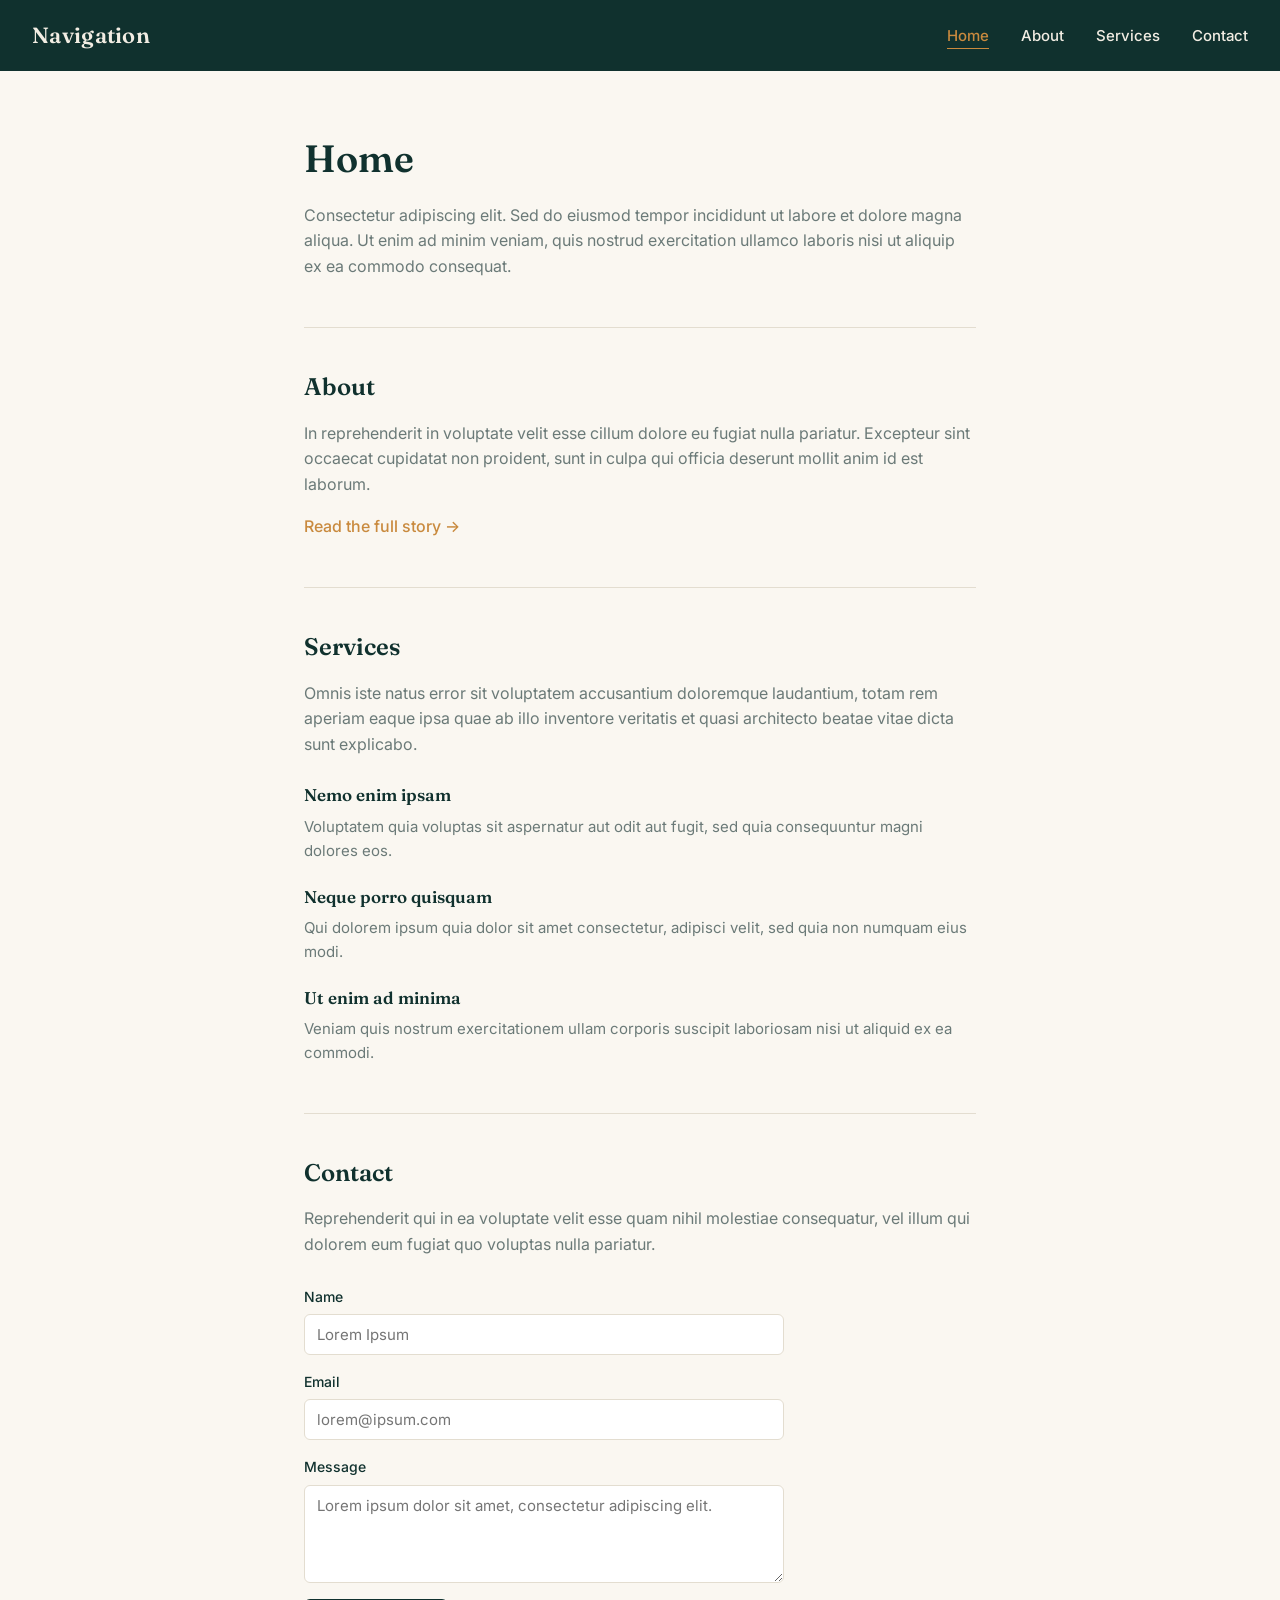
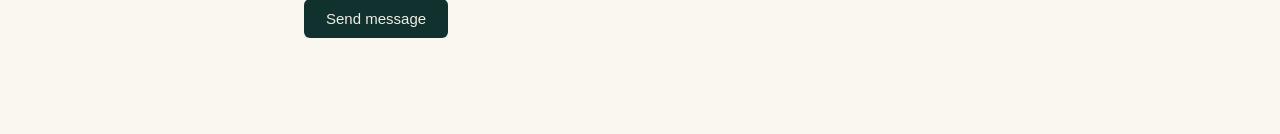
==== index.html @ e1a2c848 "Initial commit" ====
<!DOCTYPE html>
<html lang="en">
<head>
<meta charset="UTF-8">
<meta name="viewport" content="width=device-width, initial-scale=1.0">
<title>Navigation Bar</title>
<link rel="preconnect" href="https://fonts.googleapis.com">
<link href="https://fonts.googleapis.com/css2?family=Fraunces:wght@500;600&family=Inter:wght@400;500;600&display=swap" rel="stylesheet">
<link rel="stylesheet" href="style.css">
</head>
<body>

<nav class="navbar">
  <div class="logo">Navigation</div>





  <ul class="nav-menu" id="navMenu">
    <li><a href="index.html" data-page="index">Home</a></li>
    <li><a href="about.html" data-page="about">About</a></li>
    <li><a href="#services">Services</a></li>
    <li><a href="#contact">Contact</a></li>
  </ul>




  
  <button class="hamburger" id="hamburger" aria-label="Toggle menu">
    <span></span>
    <span></span>
    <span></span>
  </button>
</nav>

<main class="content">




  <section class="hero" id="home">
    <h1>Home</h1>
    <p>Consectetur adipiscing elit. Sed do eiusmod tempor incididunt ut labore et dolore magna aliqua. Ut enim ad minim veniam, quis nostrud exercitation ullamco laboris nisi ut aliquip ex ea commodo consequat.</p>
  </section>

  <section class="content-block" id="about">
    <h2>About</h2>
    <p>In reprehenderit in voluptate velit esse cillum dolore eu fugiat nulla pariatur. Excepteur sint occaecat cupidatat non proident, sunt in culpa qui officia deserunt mollit anim id est laborum.</p>
    <p><a class="text-link" href="about.html">Read the full story &rarr;</a></p>
  </section>

  <section class="content-block" id="services">
    <h2>Services</h2>
    <p>Omnis iste natus error sit voluptatem accusantium doloremque laudantium, totam rem aperiam eaque ipsa quae ab illo inventore veritatis et quasi architecto beatae vitae dicta sunt explicabo.</p>
    <ul class="service-list">
      <li>

        <h3>Nemo enim ipsam</h3>
        <p>Voluptatem quia voluptas sit aspernatur aut odit aut fugit, sed quia consequuntur magni dolores eos.</p>
      </li>
      <li>

        <h3>Neque porro quisquam</h3>
        <p>Qui dolorem ipsum quia dolor sit amet consectetur, adipisci velit, sed quia non numquam eius modi.</p>
      </li>
      <li>
        <h3>Ut enim ad minima</h3>
        <p>Veniam quis nostrum exercitationem ullam corporis suscipit laboriosam nisi ut aliquid ex ea commodi.</p>
      </li>

    </ul>
  </section>




  <section class="content-block" id="contact">
    <h2>Contact</h2>
    <p>Reprehenderit qui in ea voluptate velit esse quam nihil molestiae consequatur, vel illum qui dolorem eum fugiat quo voluptas nulla pariatur.</p>

    <form class="contact-form">
      <div class="form-row">
        <label for="name">Name</label>
        <input type="text" id="name" name="name" placeholder="Lorem Ipsum" required>
      </div>
      <div class="form-row">
        <label for="email">Email</label>
        <input type="email" id="email" name="email" placeholder="lorem@ipsum.com" required>
      </div>


      <div class="form-row">
        <label for="message">Message</label>
        <textarea id="message" name="message" rows="4" placeholder="Lorem ipsum dolor sit amet, consectetur adipiscing elit." required></textarea>
      </div>
      <button type="submit">Send message</button>
    </form>
  </section>

</main>


<script src="script.js"></script>
</body>
</html>
---- style.css ----
* {
  box-sizing: border-box;
  margin: 0;
  padding: 0;
}

:root {
  --ink: #10312e;
  --bg: #faf7f1;
  --nav-bg: #10312e;
  --nav-text: #f2ede3;
  
  --accent: #c98a3e;
  --muted: #6b7a78;
  --border: #e3ddd0;
}

body {
  font-family: 'Inter', Arial, sans-serif;
  color: var(--ink);
  background: var(--bg);
  line-height: 1.6;
}



.navbar {
  display: flex;
  align-items: center;
  justify-content: space-between;
  padding: 18px 32px;
  background: var(--nav-bg);
}

.logo {
  font-family: 'Fraunces', Georgia, serif;
  font-size: 22px;
  font-weight: 600;
  color: var(--nav-text);
  letter-spacing: 0.3px;
}

.nav-menu {
  display: flex;
  list-style: none;
  gap: 32px;
}

.nav-menu a {
  color: var(--nav-text);
  text-decoration: none;
  font-size: 15px;
  font-weight: 500;
  padding-bottom: 3px;
  border-bottom: 1px solid transparent;
  transition: border-color 0.2s ease, color 0.2s ease;
}

.nav-menu a:hover,
.nav-menu a.active {
  color: var(--accent);
  border-color: var(--accent);
}

.hamburger {
  display: none;
  flex-direction: column;
  gap: 5px;
  background: none;
  border: none;
  cursor: pointer;
  padding: 4px;
}

.hamburger span {
  width: 24px;
  height: 2px;
  background: var(--nav-text);
}




.content {
  max-width: 720px;
  margin: 0 auto;
  padding: 64px 24px 96px;
}

.hero h1 {
  font-family: 'Fraunces', Georgia, serif;
  font-size: 38px;
  font-weight: 600;
  line-height: 1.25;
  margin-bottom: 20px;
}

.hero p,
.content-block p {
  font-size: 16px;
  color: var(--muted);
  margin-bottom: 16px;
}



.content-block {
  margin-top: 48px;
  padding-top: 40px;
  border-top: 1px solid var(--border);
}

.content-block h2 {
  font-family: 'Fraunces', Georgia, serif;
  font-size: 24px;
  font-weight: 600;
  margin-bottom: 14px;
  color: var(--ink);
}

.text-link {
  color: var(--accent);
  font-weight: 500;
  text-decoration: none;
}

.text-link:hover {
  text-decoration: underline;
}






.service-list {
  list-style: none;
  margin-top: 24px;
  display: grid;
  gap: 20px;
}

.service-list h3 {
  font-family: 'Fraunces', Georgia, serif;
  font-size: 17px;
  font-weight: 600;
  margin-bottom: 6px;
  color: var(--ink);
}

.service-list p {
  font-size: 15px;
  margin-bottom: 0;
}




.contact-form {
  margin-top: 28px;
  display: flex;
  flex-direction: column;
  gap: 16px;
  max-width: 480px;
}

.form-row {
  display: flex;
  flex-direction: column;
  gap: 6px;
}

.form-row label {
  font-size: 14px;

  font-weight: 500;
}

.form-row input,
.form-row textarea {
  font-family: 'Inter', Arial, sans-serif;
  font-size: 15px;
  padding: 10px 12px;
  border: 1px solid var(--border);
  border-radius: 6px;
  background: #fff;
  color: var(--ink);
  resize: vertical;
}

.form-row input:focus,
.form-row textarea:focus {
  outline: none;


  border-color: var(--accent);
}

.contact-form button {
  align-self: flex-start;
  padding: 11px 22px;
  background: var(--nav-bg);
  color: var(--nav-text);
  border: none;
  border-radius: 6px;
  font-size: 15px;
  font-weight: 500;
  cursor: pointer;
}

.contact-form button:hover {
  background: var(--accent);
}



@media (max-width: 768px) {
  .nav-menu {
    position: absolute;
    top: 62px;
    left: 0;
    right: 0;


    flex-direction: column;
    background: var(--nav-bg);
    padding: 20px 32px;
    gap: 18px;
    display: none;
  }

  .nav-menu.active {
    display: flex;
  }

  .hamburger {
    display: flex;
  }

  .hero h1 {
    font-size: 30px;
  }
}
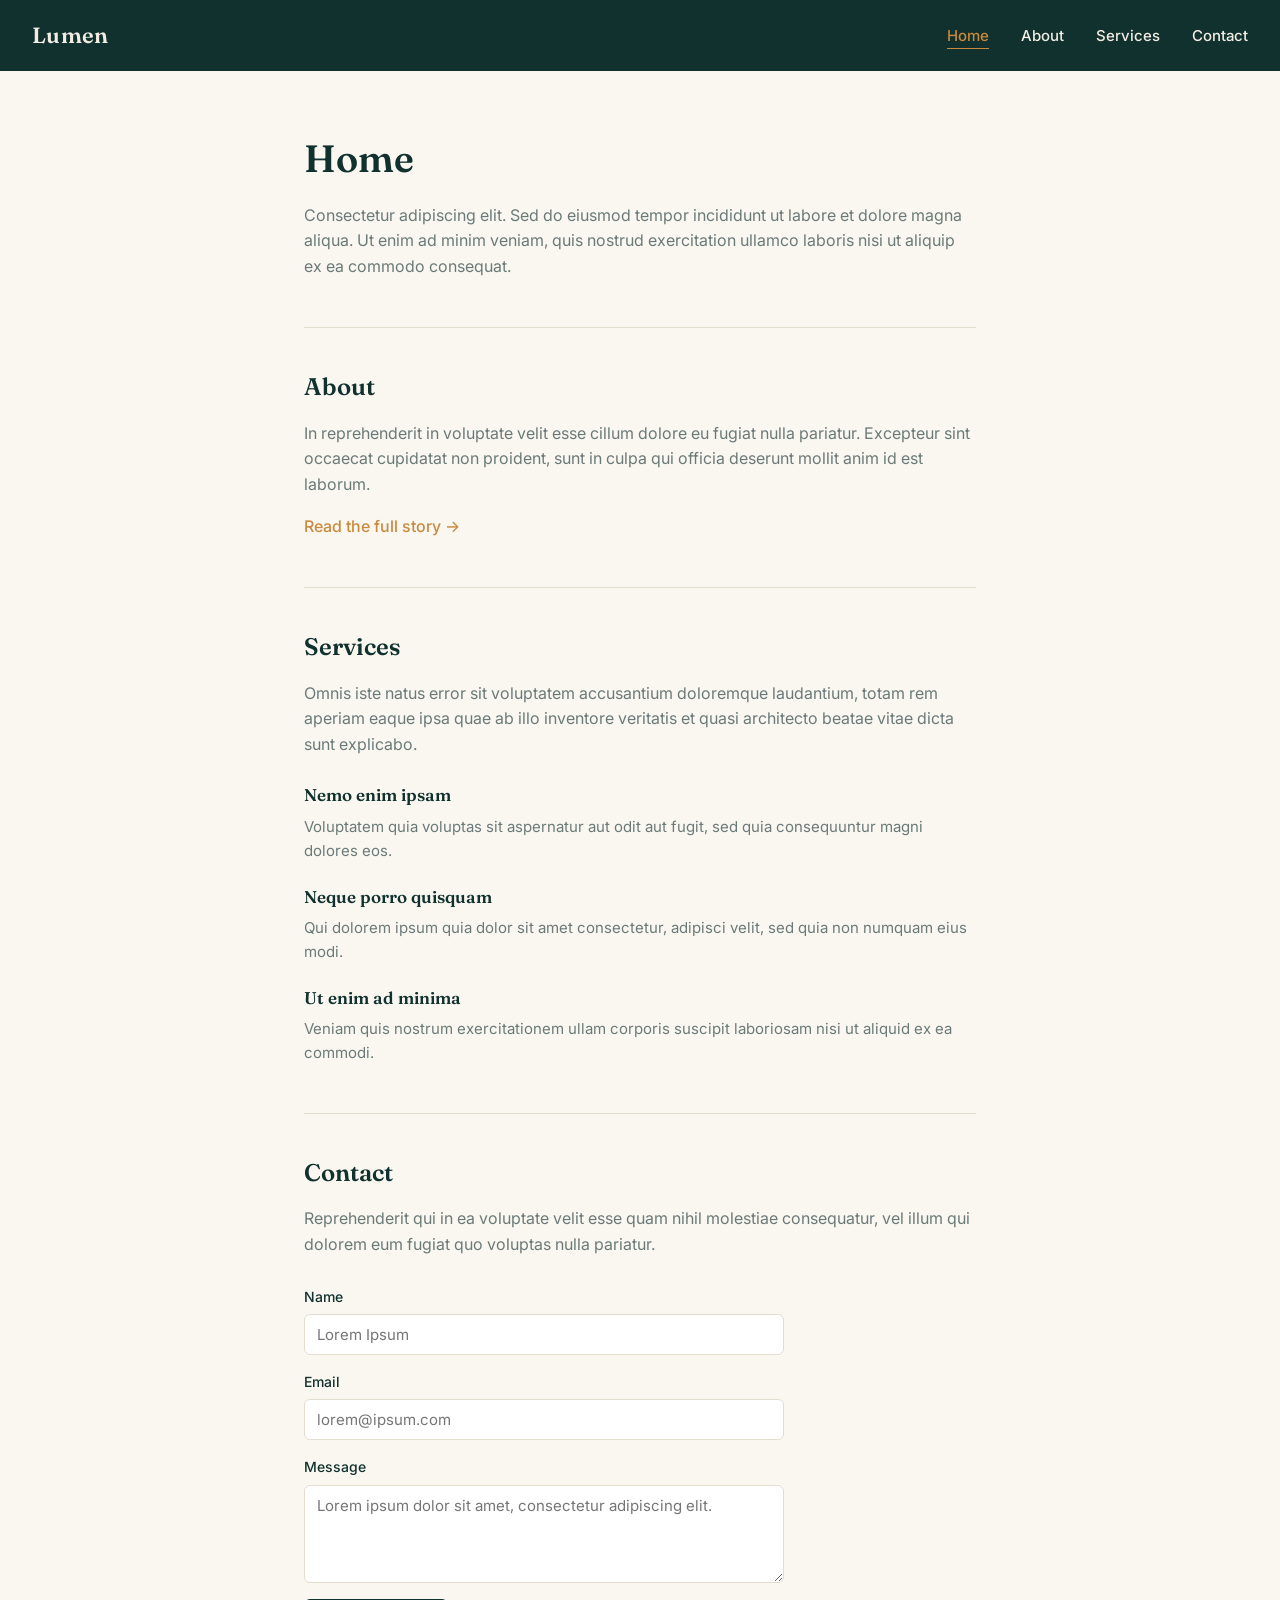
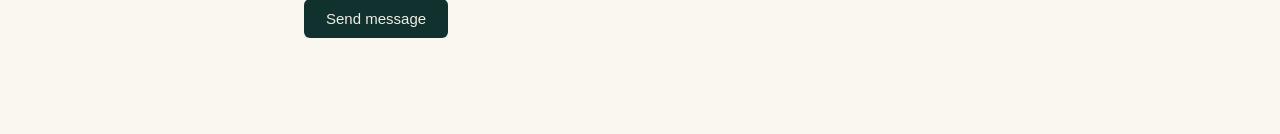
==== commit af96b052: "Hamburger" ====
--- a/index.html
+++ b/index.html
@@ -3,7 +3,7 @@
 <head>
 <meta charset="UTF-8">
 <meta name="viewport" content="width=device-width, initial-scale=1.0">
-<title>Navigation Bar</title>
+<title>Lumen — Home</title>
 <link rel="preconnect" href="https://fonts.googleapis.com">
 <link href="https://fonts.googleapis.com/css2?family=Fraunces:wght@500;600&family=Inter:wght@400;500;600&display=swap" rel="stylesheet">
 <link rel="stylesheet" href="style.css">
@@ -11,7 +11,7 @@
 <body>
 
 <nav class="navbar">
-  <div class="logo">Navigation</div>
+  <div class="logo">Lumen</div>
 
 
 
--- a/style.css
+++ b/style.css
@@ -76,6 +76,19 @@
   width: 24px;
   height: 2px;
   background: var(--nav-text);
+  transition: transform 0.2s ease, opacity 0.2s ease;
+}
+
+.hamburger.open span:nth-child(1) {
+  transform: translateY(7px) rotate(45deg);
+}
+
+.hamburger.open span:nth-child(2) {
+  opacity: 0;
+}
+
+.hamburger.open span:nth-child(3) {
+  transform: translateY(-7px) rotate(-45deg);
 }
 
 
